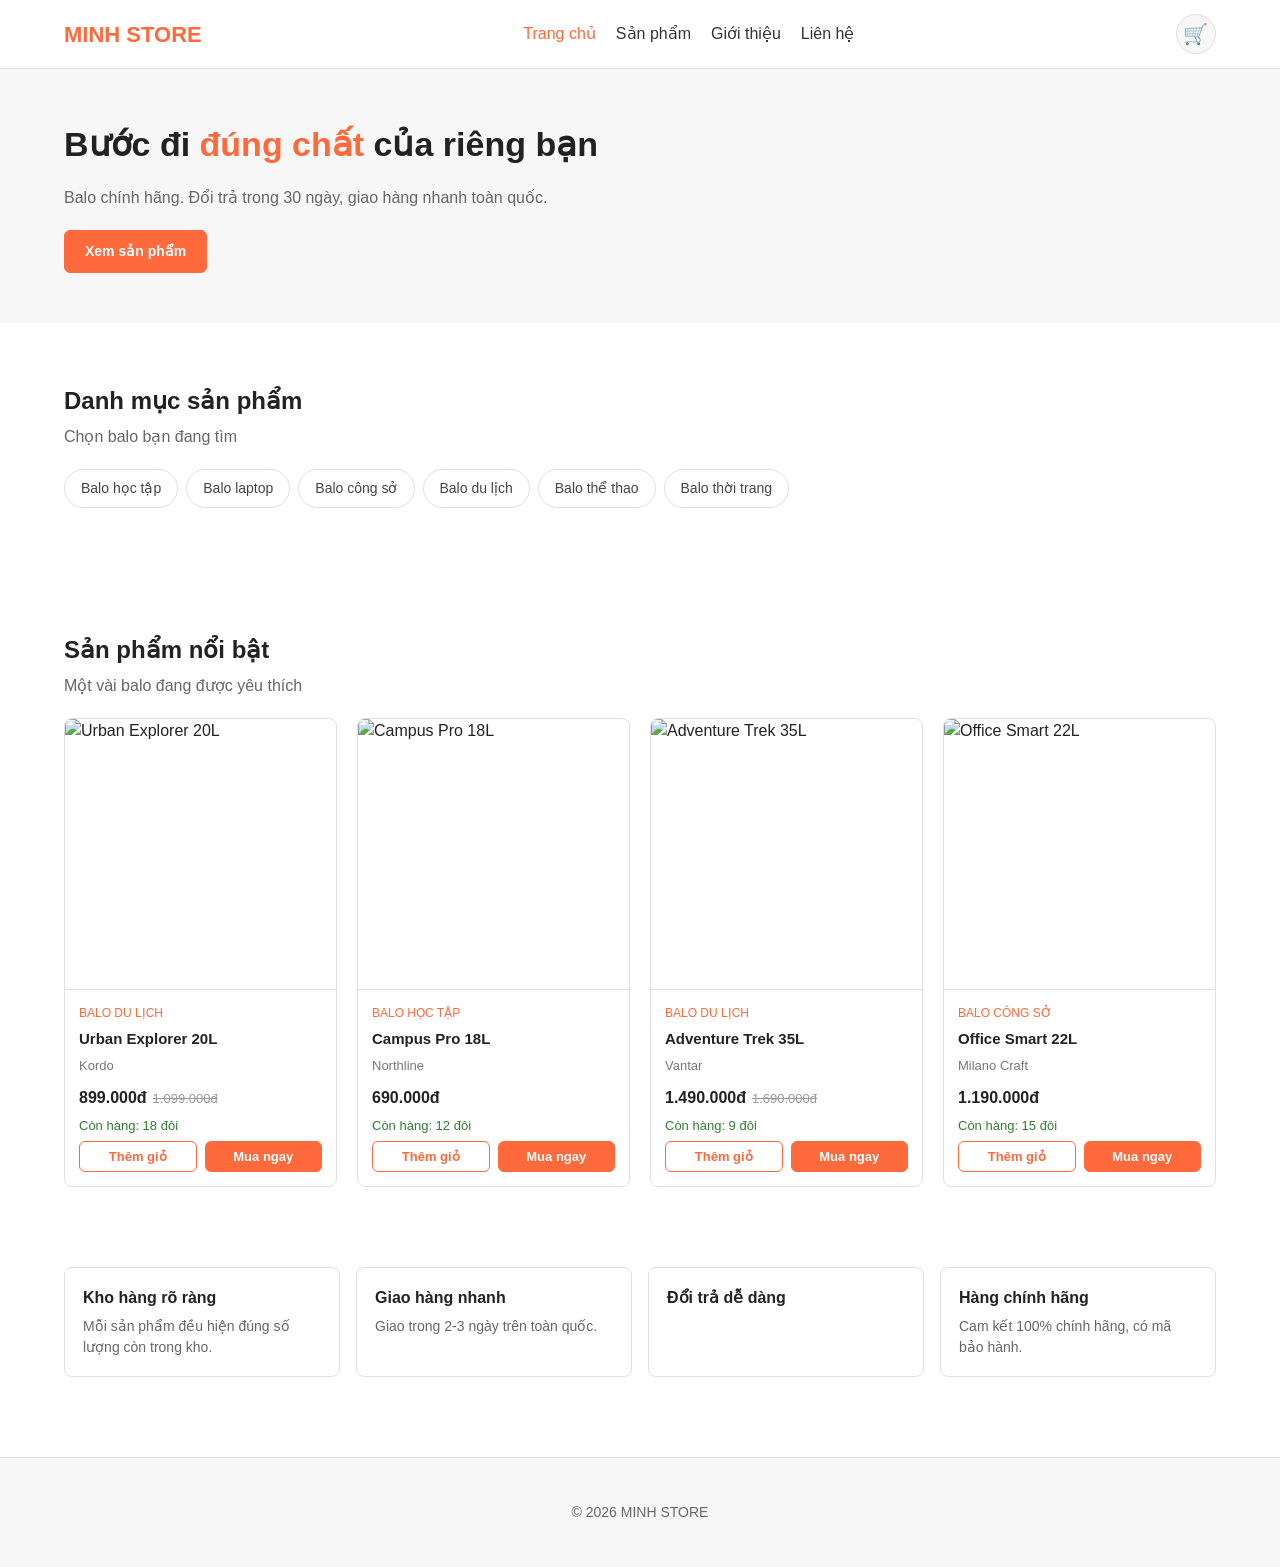
==== index.html @ 1c6de4f3 "update" ====
<!DOCTYPE html>
<html lang="vi">
<head>
<meta charset="UTF-8">
<meta name="viewport" content="width=device-width, initial-scale=1.0">
<title>URBAN STEP - Cửa hàng giày</title>
<link rel="stylesheet" href="css/style.css">
</head>
<body>

<header class="header">
  <div class="container">
    <div class="logo">MINH STORE</div>
    <nav class="nav">
      <a href="index.html" class="active">Trang chủ</a>
      <a href="html/san-pham.html">Sản phẩm</a>
      <a href="html/gioi-thieu.html">Giới thiệu</a>
      <a href="html/lien-he.html">Liên hệ</a>
    </nav>
    <a href="html/san-pham.html" class="gio-hang-icon">
      🛒
      <span class="gio-hang-badge">0</span>
    </a>
  </div>
</header>

<section class="hero">
  <div class="container">
    <div class="hero-text">
      <h1>Bước đi <span>đúng chất</span> của riêng bạn</h1>
      <p>Balo chính hãng. Đổi trả trong 30 ngày, giao hàng nhanh toàn quốc.</p>
      <a href="html/san-pham.html" class="btn">Xem sản phẩm</a>
    </div>
  </div>
</section>

<section class="section">
  <div class="container">
    <h2 class="section-title">Danh mục sản phẩm</h2>
    <p class="section-sub">Chọn balo bạn đang tìm</p>
    <div class="tabs" id="tabsTrangChu"></div>
  </div>
</section>

<section class="section">
  <div class="container">
    <h2 class="section-title">Sản phẩm nổi bật</h2>
    <p class="section-sub">Một vài balo đang được yêu thích</p>
    <div class="product-grid" id="noiBatGrid"></div>
  </div>
</section>

<section class="section">
  <div class="container">
    <div class="info-grid">
      <div class="info-box"><h3>Kho hàng rõ ràng</h3><p>Mỗi sản phẩm đều hiện đúng số lượng còn trong kho.</p></div>
      <div class="info-box"><h3>Giao hàng nhanh</h3><p>Giao trong 2-3 ngày trên toàn quốc.</p></div>
      <div class="info-box"><h3>Đổi trả dễ dàng</h3></div>
      <div class="info-box"><h3>Hàng chính hãng</h3><p>Cam kết 100% chính hãng, có mã bảo hành.</p></div>
    </div>
  </div>
</section>

<footer class="footer">
  <div class="container">
    <p>© 2026 MINH STORE</p>
  </div>
</footer>

<script src="js/data.js"></script>
<script src="js/cart.js"></script>
<script src="js/main.js"></script>
</body>
</html>
---- css/style.css ----
/* style.css - giao diện chung cho website bán giày */

* {
  box-sizing: border-box;
}

body {
  margin: 0;
  font-family: 'Segoe UI', Tahoma, Arial, sans-serif;
  color: #222;
  background: #fff;
  line-height: 1.5;
}

a {
  color: inherit;
  text-decoration: none;
}

img {
  max-width: 100%;
  display: block;
}

.container {
  width: 90%;
  max-width: 1200px;
  margin: 0 auto;
}

/* ---------- Header ---------- */
.header {
  background: #fff;
  border-bottom: 1px solid #e0e0e0;
  padding: 14px 0;
}

.header .container {
  display: flex;
  align-items: center;
  justify-content: space-between;
  flex-wrap: wrap;
  gap: 12px;
}

.logo {
  font-size: 22px;
  font-weight: bold;
  color: #ff6a3d;
}

.nav {
  display: flex;
  gap: 20px;
}

.nav a {
  font-weight: 500;
  color: #333;
}

.nav a:hover,
.nav a.active {
  color: #ff6a3d;
}

.gio-hang-icon {
  position: relative;
  font-size: 20px;
  border: 1px solid #e0e0e0;
  border-radius: 50%;
  width: 40px;
  height: 40px;
  display: flex;
  align-items: center;
  justify-content: center;
  background: #f7f7f7;
}

.gio-hang-badge {
  position: absolute;
  top: -6px;
  right: -6px;
  background: #ff6a3d;
  color: #fff;
  font-size: 11px;
  min-width: 18px;
  height: 18px;
  border-radius: 50%;
  text-align: center;
  line-height: 18px;
  display: none;
}

/* ---------- Nút bấm ---------- */
.btn {
  display: inline-block;
  padding: 10px 20px;
  border-radius: 6px;
  border: 1px solid #ff6a3d;
  background: #ff6a3d;
  color: #fff;
  font-weight: 600;
  font-size: 14px;
  cursor: pointer;
}

.btn:hover {
  background: #e85a2f;
}

.btn:disabled {
  background: #ccc;
  border-color: #ccc;
  cursor: not-allowed;
}

.btn-outline {
  background: #fff;
  color: #ff6a3d;
}

.btn-outline:hover {
  background: #fff3ee;
}

.btn-small {
  padding: 7px 12px;
  font-size: 13px;
}

.btn-full {
  width: 100%;
}

/* ---------- Hero (trang chủ) ---------- */
.hero {
  background: #f7f7f7;
  padding: 50px 0;
}

.hero .container {
  display: flex;
  align-items: center;
  gap: 40px;
  flex-wrap: wrap;
}

.hero-text {
  flex: 1;
  min-width: 280px;
}

.hero-text h1 {
  font-size: 34px;
  margin: 0 0 12px;
}

.hero-text h1 span {
  color: #ff6a3d;
}

.hero-text p {
  color: #666;
  margin-bottom: 20px;
}

.hero-img {
  flex: 1;
  min-width: 260px;
  max-width: 380px;
}

.hero-img img {
  border-radius: 10px;
  border: 1px solid #e0e0e0;
}

/* ---------- Tiêu đề khu vực ---------- */
.section {
  padding: 40px 0;
}

.section-title {
  font-size: 24px;
  margin-bottom: 6px;
}

.section-sub {
  color: #666;
  margin: 0 0 20px;
}

/* ---------- Tab danh mục ---------- */
.tabs {
  display: flex;
  flex-wrap: wrap;
  gap: 8px;
  margin-bottom: 24px;
}

.tab {
  padding: 8px 16px;
  border: 1px solid #e0e0e0;
  border-radius: 20px;
  background: #fff;
  color: #444;
  font-size: 14px;
  cursor: pointer;
}

.tab.active {
  background: #ff6a3d;
  border-color: #ff6a3d;
  color: #fff;
}

/* ---------- Lưới sản phẩm ---------- */
.product-grid {
  display: grid;
  grid-template-columns: repeat(4, 1fr);
  gap: 20px;
}

.product-card {
  border: 1px solid #e0e0e0;
  border-radius: 8px;
  overflow: hidden;
  background: #fff;
  display: flex;
  flex-direction: column;
}

.product-card img {
  width: 100%;
  aspect-ratio: 1/1;
  object-fit: cover;
  border-bottom: 1px solid #e0e0e0;
}

.product-info {
  padding: 14px;
  display: flex;
  flex-direction: column;
  gap: 6px;
  flex: 1;
}

.product-category {
  font-size: 12px;
  color: #ff6a3d;
  text-transform: uppercase;
}

.product-name {
  font-weight: 700;
  font-size: 15px;
}

.product-brand {
  color: #777;
  font-size: 13px;
}

.product-price {
  margin-top: 4px;
}

.product-price .gia-moi {
  font-weight: 700;
  font-size: 16px;
}

.product-price .gia-cu {
  color: #999;
  text-decoration: line-through;
  font-size: 13px;
  margin-left: 6px;
}

.product-stock {
  font-size: 13px;
  color: #2e7d32;
}

.product-stock.het-hang {
  color: #c62828;
}

.product-stock.sap-het {
  color: #ef6c00;
}

.product-buttons {
  margin-top: auto;
  display: flex;
  gap: 8px;
}

.product-buttons .btn {
  flex: 1;
  text-align: center;
}

/* ---------- Trang chi tiết ---------- */
.detail-wrap {
  display: flex;
  gap: 40px;
  flex-wrap: wrap;
}

.detail-img {
  flex: 1;
  min-width: 280px;
  max-width: 420px;
  border: 1px solid #e0e0e0;
  border-radius: 8px;
  overflow: hidden;
}

.detail-info {
  flex: 1;
  min-width: 280px;
}

.detail-info h1 {
  font-size: 24px;
  margin: 4px 0 8px;
}

.detail-info .brand {
  color: #ff6a3d;
  font-size: 13px;
  text-transform: uppercase;
}

.detail-info .price {
  margin: 14px 0;
  font-size: 26px;
  font-weight: 700;
}

.detail-info .price .gia-cu {
  font-size: 16px;
  color: #999;
  text-decoration: line-through;
  margin-left: 8px;
}

.detail-info .mo-ta {
  color: #555;
  margin: 14px 0;
}

.size-list {
  display: flex;
  flex-wrap: wrap;
  gap: 8px;
  margin: 10px 0 20px;
}

.size-item {
  width: 42px;
  height: 42px;
  border: 1px solid #e0e0e0;
  border-radius: 6px;
  display: flex;
  align-items: center;
  justify-content: center;
  cursor: pointer;
  font-size: 14px;
}

.size-item.active {
  background: #ff6a3d;
  border-color: #ff6a3d;
  color: #fff;
}

.detail-buttons {
  display: flex;
  gap: 10px;
  margin-top: 10px;
  flex-wrap: wrap;
}

/* ---------- Giỏ hàng ---------- */
.cart-box {
  display: none;
  border: 1px solid #e0e0e0;
  border-radius: 8px;
  padding: 16px;
  margin-bottom: 30px;
  background: #f9f9f9;
}

.cart-box.show {
  display: block;
}

.cart-line {
  display: flex;
  align-items: center;
  gap: 12px;
  padding: 10px 0;
  border-bottom: 1px solid #e0e0e0;
}

.cart-line img {
  width: 56px;
  height: 56px;
  object-fit: cover;
  border-radius: 6px;
}

.cart-line-info {
  flex: 1;
}

.cart-line-info .ten {
  font-weight: 600;
}

.cart-line-info .meta {
  font-size: 13px;
  color: #777;
}

.cart-total {
  display: flex;
  justify-content: space-between;
  font-weight: 700;
  margin: 14px 0;
  font-size: 16px;
}

/* ---------- Form liên hệ ---------- */
.form-group {
  margin-bottom: 16px;
}

.form-group label {
  display: block;
  margin-bottom: 6px;
  font-size: 14px;
  color: #444;
}

.form-group input,
.form-group select,
.form-group textarea {
  width: 100%;
  padding: 10px;
  border: 1px solid #e0e0e0;
  border-radius: 6px;
  font-size: 14px;
  font-family: inherit;
}

.form-group textarea {
  min-height: 100px;
  resize: vertical;
}

.thong-bao {
  color: #2e7d32;
  margin-top: 10px;
  display: none;
}

/* ---------- Khối thông tin nhỏ ---------- */
.info-grid {
  display: grid;
  grid-template-columns: repeat(4, 1fr);
  gap: 16px;
}

.info-box {
  border: 1px solid #e0e0e0;
  border-radius: 8px;
  padding: 18px;
}

.info-box h3 {
  margin: 0 0 6px;
  font-size: 16px;
}

.info-box p {
  margin: 0;
  color: #666;
  font-size: 14px;
}

/* ---------- Footer ---------- */
.footer {
  background: #f7f7f7;
  border-top: 1px solid #e0e0e0;
  padding: 30px 0;
  margin-top: 40px;
  color: #666;
  font-size: 14px;
  text-align: center;
}

/* ---------- Responsive ---------- */
@media (max-width: 900px) {
  .product-grid {
    grid-template-columns: repeat(2, 1fr);
  }
  .info-grid {
    grid-template-columns: repeat(2, 1fr);
  }
}

@media (max-width: 600px) {
  .nav {
    width: 100%;
    justify-content: center;
    flex-wrap: wrap;
  }
  .product-grid {
    grid-template-columns: 1fr 1fr;
    gap: 12px;
  }
  .info-grid {
    grid-template-columns: 1fr;
  }
}
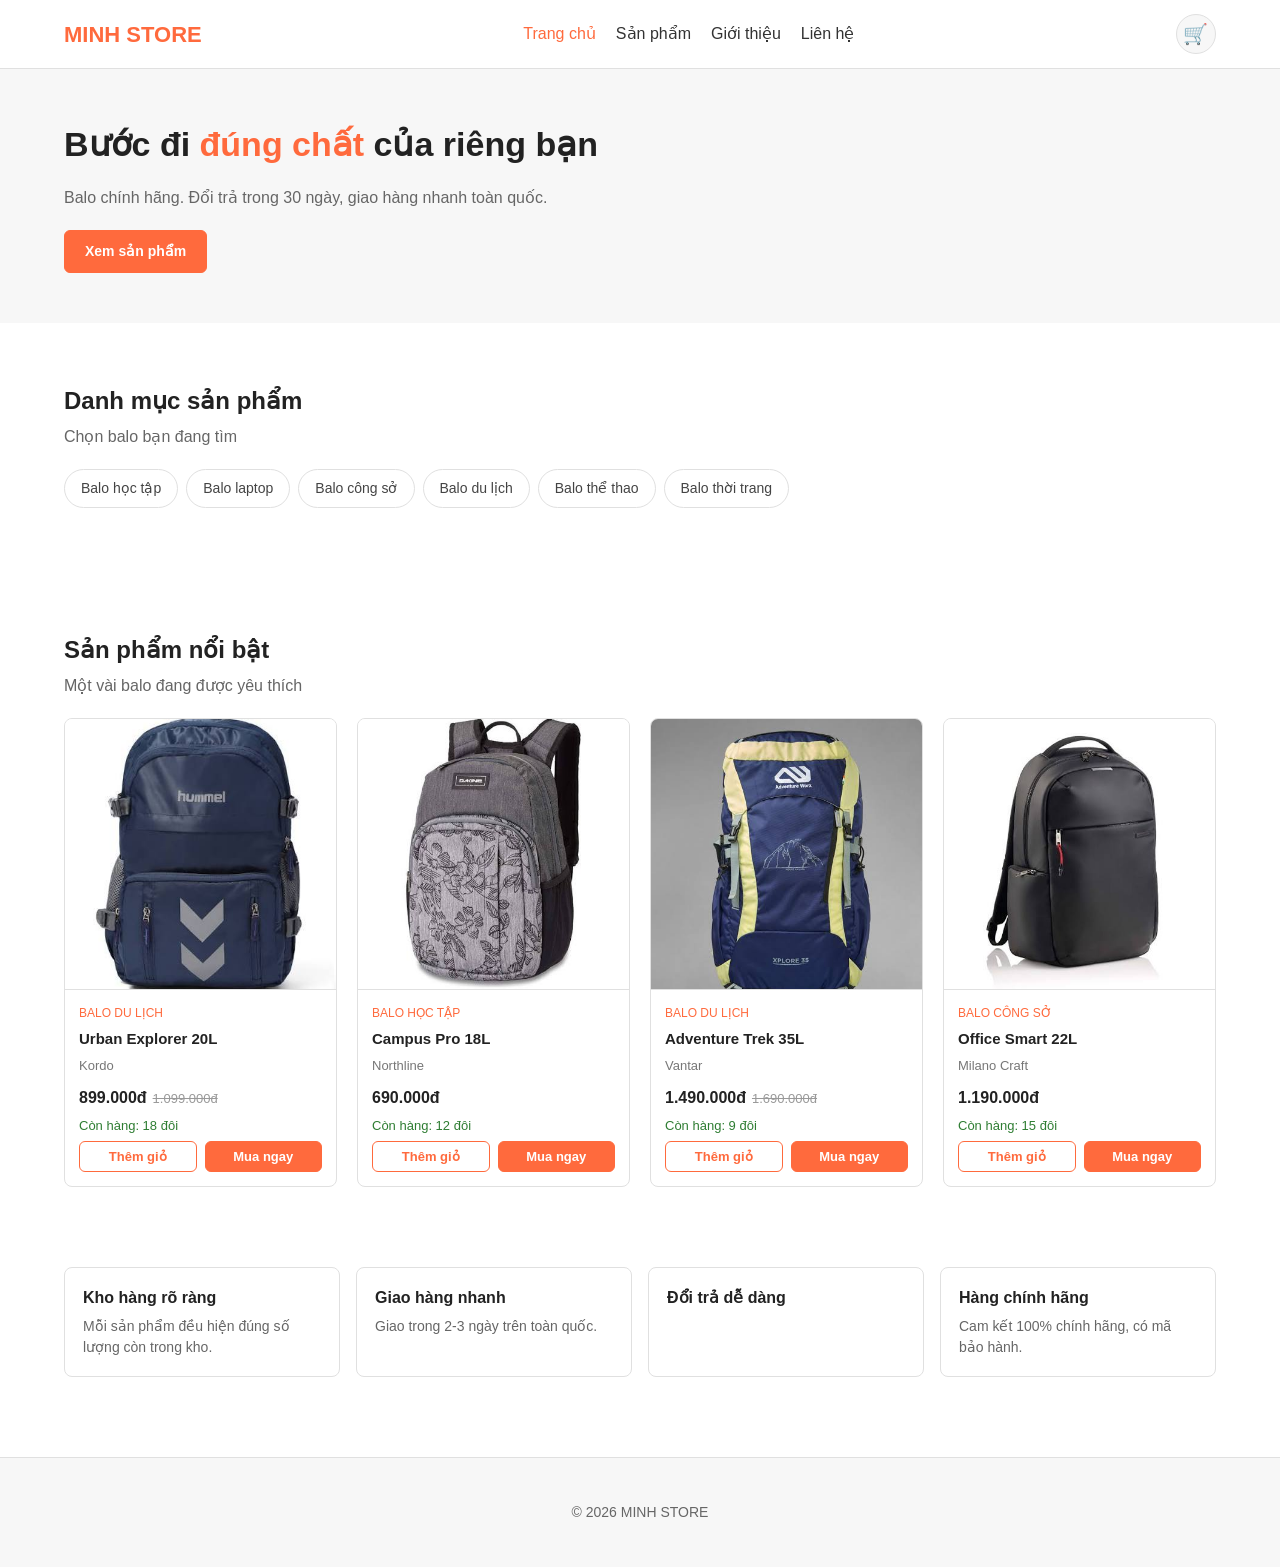
==== commit 33cc90ae: "update" ====
--- a/index.html
+++ b/index.html
@@ -3,7 +3,7 @@
 <head>
 <meta charset="UTF-8">
 <meta name="viewport" content="width=device-width, initial-scale=1.0">
-<title>URBAN STEP - Cửa hàng giày</title>
+<title>Cửa hàng BALO</title>
 <link rel="stylesheet" href="css/style.css">
 </head>
 <body>
